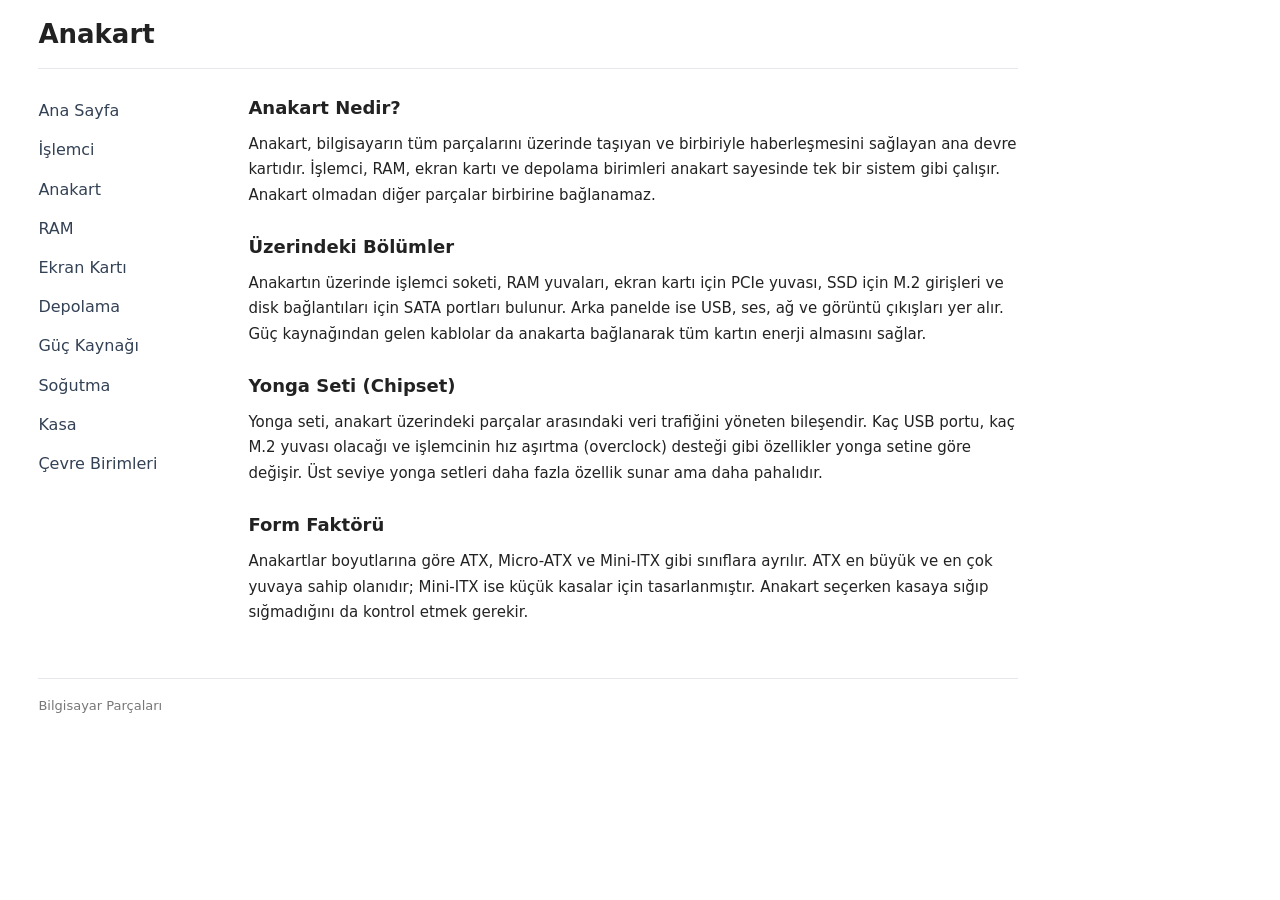
==== anakart.html @ 0f3b627b "Add files via upload" ====
<!DOCTYPE html>
<html lang="tr">
<head>
  <meta charset="UTF-8">
  <meta name="viewport" content="width=device-width, initial-scale=1.0">
  <title>Anakart Nedir?</title>
  <link rel="stylesheet" href="stil.css">
</head>
<body>
<div class="kasa">
  <div class="banner"><h1>Anakart</h1></div>
  <div class="orta">
    <div class="solkutu">
      <ul>
      <li><a href="index.html">Ana Sayfa</a></li>
      <li><a href="islemci.html">İşlemci</a></li>
      <li><a href="anakart.html" class="aktif">Anakart</a></li>
      <li><a href="ram.html">RAM</a></li>
      <li><a href="ekran-karti.html">Ekran Kartı</a></li>
      <li><a href="depolama.html">Depolama</a></li>
      <li><a href="guc-kaynagi.html">Güç Kaynağı</a></li>
      <li><a href="sogutma.html">Soğutma</a></li>
      <li><a href="kasa.html">Kasa</a></li>
      <li><a href="cevre-birimleri.html">Çevre Birimleri</a></li>
      </ul>
    </div>
    <div class="icerik">
      <h2>Anakart Nedir?</h2>
      <p>Anakart, bilgisayarın tüm parçalarını üzerinde taşıyan ve birbiriyle haberleşmesini sağlayan ana devre kartıdır. İşlemci, RAM, ekran kartı ve depolama birimleri anakart sayesinde tek bir sistem gibi çalışır. Anakart olmadan diğer parçalar birbirine bağlanamaz.</p>
      <h2>Üzerindeki Bölümler</h2>
      <p>Anakartın üzerinde işlemci soketi, RAM yuvaları, ekran kartı için PCIe yuvası, SSD için M.2 girişleri ve disk bağlantıları için SATA portları bulunur. Arka panelde ise USB, ses, ağ ve görüntü çıkışları yer alır. Güç kaynağından gelen kablolar da anakarta bağlanarak tüm kartın enerji almasını sağlar.</p>
      <h2>Yonga Seti (Chipset)</h2>
      <p>Yonga seti, anakart üzerindeki parçalar arasındaki veri trafiğini yöneten bileşendir. Kaç USB portu, kaç M.2 yuvası olacağı ve işlemcinin hız aşırtma (overclock) desteği gibi özellikler yonga setine göre değişir. Üst seviye yonga setleri daha fazla özellik sunar ama daha pahalıdır.</p>
      <h2>Form Faktörü</h2>
      <p>Anakartlar boyutlarına göre ATX, Micro-ATX ve Mini-ITX gibi sınıflara ayrılır. ATX en büyük ve en çok yuvaya sahip olanıdır; Mini-ITX ise küçük kasalar için tasarlanmıştır. Anakart seçerken kasaya sığıp sığmadığını da kontrol etmek gerekir.</p>
    </div>
  </div>
  <div class="footer">Bilgisayar Parçaları</div>
</div>
</body>
</html>
---- stil.css ----
* { box-sizing: border-box; margin: 0; padding: 0; }

body {
    font-family: system-ui, -apple-system, "Segoe UI", sans-serif;
    background: #fff;
    color: #222;
    line-height: 1.7;
}

.kasa { max-width: 1000px; margin: 0 auto 0 3vw; padding: 12px 20px 24px 0; }

.banner { border-bottom: 1px solid #e5e7eb; padding-bottom: 12px; margin-bottom: 24px; }
.banner h1 { font-size: 26px; font-weight: 600; }

.orta { display: flex; gap: 40px; align-items: flex-start; }

.solkutu { width: 170px; flex-shrink: 0; position: sticky; top: 12px; }
.solkutu ul { list-style: none; display: flex; flex-direction: column; gap: 4px; }
.solkutu a { display: block; padding: 4px 0; color: #334155; font-weight: 400; transition: color 0.2s; }
.solkutu a:hover { color: #1d4ed8; text-decoration: none; }

.icerik { flex: 1; font-size: 15px; }
.icerik h2 { font-size: 18px; font-weight: 600; margin: 24px 0 8px; }
.icerik h2:first-child { margin-top: 0; }
.icerik p { margin-bottom: 12px; }

a { color: #1d4ed8; text-decoration: none; }
a:hover { text-decoration: underline; }

.footer { margin-top: 40px; padding-top: 16px; border-top: 1px solid #e5e7eb; font-size: 13px; color: #777; }

@media (max-width: 700px) {
    .orta { flex-direction: column; gap: 20px; }
    .solkutu { width: 100%; position: static; }
    .solkutu ul { flex-direction: row; flex-wrap: wrap; }
}
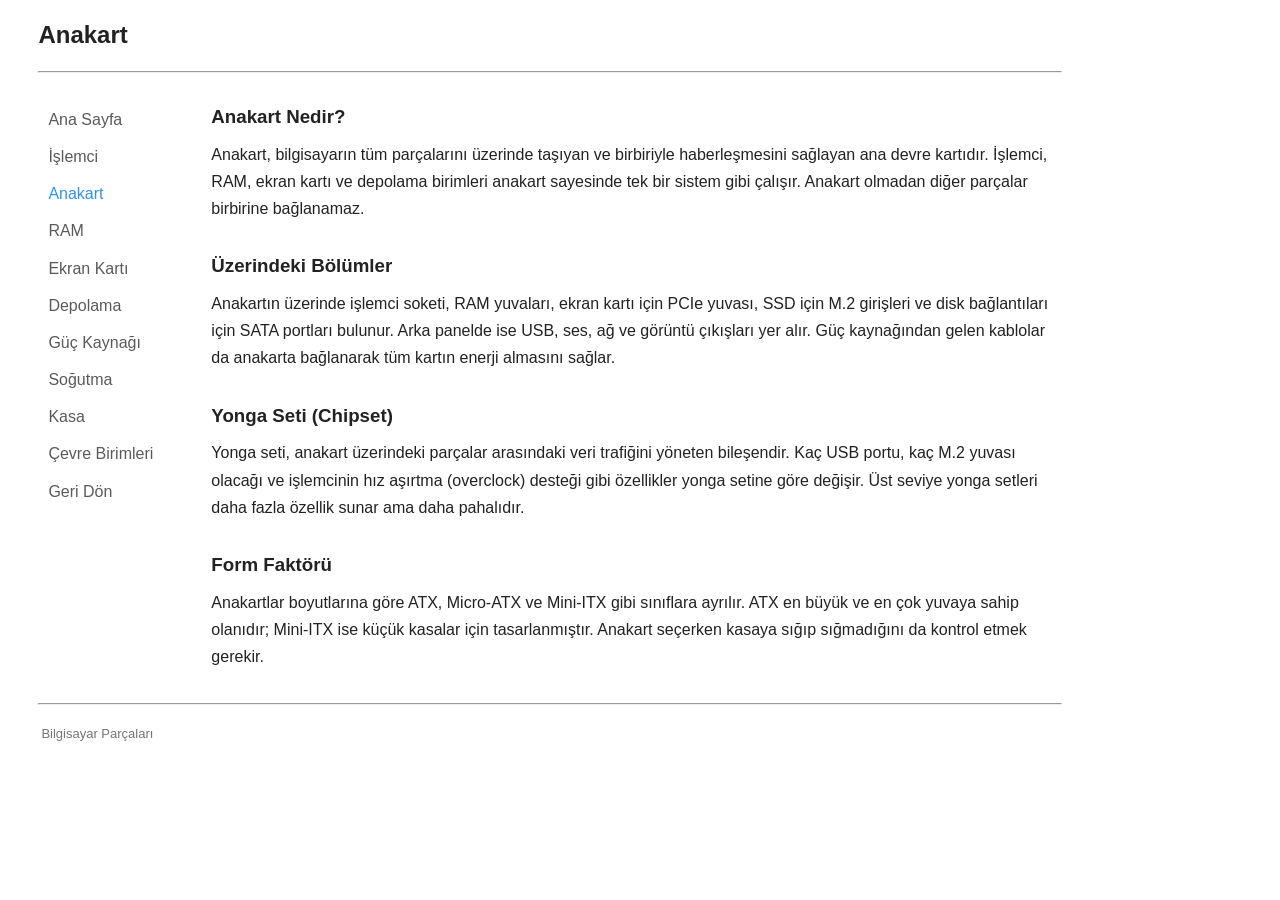
==== commit 804771b2: "Upload website files Co-authored-by: copilot-swe-agent[bot] <198982749+Copilot@users.noreply.github." ====
--- a/anakart.html
+++ b/anakart.html
@@ -1,41 +1,53 @@
 <!DOCTYPE html>
 <html lang="tr">
+
 <head>
-  <meta charset="UTF-8">
-  <meta name="viewport" content="width=device-width, initial-scale=1.0">
-  <title>Anakart Nedir?</title>
-  <link rel="stylesheet" href="stil.css">
+    <meta charset="UTF-8">
+    <meta name="viewport" content="width=device-width, initial-scale=1.0">
+    <title>Document</title>
+    <link rel="stylesheet" href="stil.css">
 </head>
+
 <body>
-<div class="kasa">
-  <div class="banner"><h1>Anakart</h1></div>
-  <div class="orta">
-    <div class="solkutu">
-      <ul>
-      <li><a href="index.html">Ana Sayfa</a></li>
-      <li><a href="islemci.html">İşlemci</a></li>
-      <li><a href="anakart.html" class="aktif">Anakart</a></li>
-      <li><a href="ram.html">RAM</a></li>
-      <li><a href="ekran-karti.html">Ekran Kartı</a></li>
-      <li><a href="depolama.html">Depolama</a></li>
-      <li><a href="guc-kaynagi.html">Güç Kaynağı</a></li>
-      <li><a href="sogutma.html">Soğutma</a></li>
-      <li><a href="kasa.html">Kasa</a></li>
-      <li><a href="cevre-birimleri.html">Çevre Birimleri</a></li>
-      </ul>
+    <div class="kutu">
+        <div class="ust">
+            <h2>Anakart</h2>
+        </div>
+        <div class="cizgi"><hr></div>
+        <div class="orta">
+            <div class="sol">
+                <ul>
+                <li><a href="kutu.html">Ana Sayfa</a></li>
+                <li><a href="islemci.html">İşlemci</a></li>
+                <li><a href="anakart.html" class="aktif">Anakart</a></li>
+                <li><a href="ram.html">RAM</a></li>
+                <li><a href="ekran-karti.html">Ekran Kartı</a></li>
+                <li><a href="depolama.html">Depolama</a></li>
+                <li><a href="guc-kaynagi.html">Güç Kaynağı</a></li>
+                <li><a href="sogutma.html">Soğutma</a></li>
+                <li><a href="kasa.html">Kasa</a></li>
+                <li><a href="cevre-birimleri.html">Çevre Birimleri</a></li>
+                <li><a href="index.html">Geri Dön</a></li>
+                </ul>
+            </div>
+            <div class="icerik">
+                <h3>Anakart Nedir?</h3>
+                <p>Anakart, bilgisayarın tüm parçalarını üzerinde taşıyan ve birbiriyle haberleşmesini sağlayan ana devre kartıdır. İşlemci, RAM, ekran kartı ve depolama birimleri anakart sayesinde tek bir sistem gibi çalışır. Anakart olmadan diğer parçalar birbirine bağlanamaz.</p>
+                <div class="bosluk"></div>
+                <h3>Üzerindeki Bölümler</h3>
+                <p>Anakartın üzerinde işlemci soketi, RAM yuvaları, ekran kartı için PCIe yuvası, SSD için M.2 girişleri ve disk bağlantıları için SATA portları bulunur. Arka panelde ise USB, ses, ağ ve görüntü çıkışları yer alır. Güç kaynağından gelen kablolar da anakarta bağlanarak tüm kartın enerji almasını sağlar.</p>
+                <div class="bosluk"></div>
+                <h3>Yonga Seti (Chipset)</h3>
+                <p>Yonga seti, anakart üzerindeki parçalar arasındaki veri trafiğini yöneten bileşendir. Kaç USB portu, kaç M.2 yuvası olacağı ve işlemcinin hız aşırtma (overclock) desteği gibi özellikler yonga setine göre değişir. Üst seviye yonga setleri daha fazla özellik sunar ama daha pahalıdır.</p>
+                <div class="bosluk"></div>
+                <h3>Form Faktörü</h3>
+                <p>Anakartlar boyutlarına göre ATX, Micro-ATX ve Mini-ITX gibi sınıflara ayrılır. ATX en büyük ve en çok yuvaya sahip olanıdır; Mini-ITX ise küçük kasalar için tasarlanmıştır. Anakart seçerken kasaya sığıp sığmadığını da kontrol etmek gerekir.</p>
+                <div class="bosluk"></div>
+            </div>
+        </div>
+        <div class="cizgi"><hr></div>
+        <div class="alt"><p>Bilgisayar Parçaları</p></div>
     </div>
-    <div class="icerik">
-      <h2>Anakart Nedir?</h2>
-      <p>Anakart, bilgisayarın tüm parçalarını üzerinde taşıyan ve birbiriyle haberleşmesini sağlayan ana devre kartıdır. İşlemci, RAM, ekran kartı ve depolama birimleri anakart sayesinde tek bir sistem gibi çalışır. Anakart olmadan diğer parçalar birbirine bağlanamaz.</p>
-      <h2>Üzerindeki Bölümler</h2>
-      <p>Anakartın üzerinde işlemci soketi, RAM yuvaları, ekran kartı için PCIe yuvası, SSD için M.2 girişleri ve disk bağlantıları için SATA portları bulunur. Arka panelde ise USB, ses, ağ ve görüntü çıkışları yer alır. Güç kaynağından gelen kablolar da anakarta bağlanarak tüm kartın enerji almasını sağlar.</p>
-      <h2>Yonga Seti (Chipset)</h2>
-      <p>Yonga seti, anakart üzerindeki parçalar arasındaki veri trafiğini yöneten bileşendir. Kaç USB portu, kaç M.2 yuvası olacağı ve işlemcinin hız aşırtma (overclock) desteği gibi özellikler yonga setine göre değişir. Üst seviye yonga setleri daha fazla özellik sunar ama daha pahalıdır.</p>
-      <h2>Form Faktörü</h2>
-      <p>Anakartlar boyutlarına göre ATX, Micro-ATX ve Mini-ITX gibi sınıflara ayrılır. ATX en büyük ve en çok yuvaya sahip olanıdır; Mini-ITX ise küçük kasalar için tasarlanmıştır. Anakart seçerken kasaya sığıp sığmadığını da kontrol etmek gerekir.</p>
-    </div>
-  </div>
-  <div class="footer">Bilgisayar Parçaları</div>
-</div>
 </body>
+
 </html>
--- a/stil.css
+++ b/stil.css
@@ -1,36 +1,117 @@
 * { box-sizing: border-box; margin: 0; padding: 0; }
 
+.kutu {
+     max-width: 80%;
+     max-height: 100%;
+     margin: 0 auto 0 3vw;   
+    background-color: #fff;
+}
+
+.ust {
+ 
+    background-color: #fff;
+  
+    
+}
+
+.ust h2 {
+    padding-top: 15px;
+    background-color: #fff;
+}
+
+.orta {
+    display: flex;
+    justify-content: center;
+    gap: 30px;
+    min-width: 70%;
+    max-height: 100%;
+    background-color: #fff;
+}
+
+.sol {
+    padding-left: 10px;
+    width: 170px;
+    background-color: #fff;
+}
+
+.icerik {
+    
+    max-height: 100%;
+    width: 100%;
+    background-color: #fff;
+}
+
+.alt {
+
+     height: 50px;
+    background-color: #fff;
+    font-size: 13px;
+    padding-left: 3px;
+    color: #777676;
+}
+
+a {
+    text-decoration: none;
+    color: #5a5a5a;
+    text-align: center;
+}
+ul {
+    padding-top: 15px;
+    padding-bottom: 15px;
+    list-style: none;
+    display: flex;
+    flex-direction: column;
+    
+    gap: 10px;
+}
+
+
 body {
-    font-family: system-ui, -apple-system, "Segoe UI", sans-serif;
+    font-family: sans-serif;
     background: #fff;
     color: #222;
     line-height: 1.7;
 }
+.cizgi {
+    padding-bottom: 20px;
+    padding-top: 15px;
+     height: 1px;
+     background-color: hsl(0, 0%, 100%);
+}
+hr {
+    color: #aaa9a9;
+}
+a:hover {
+    color: rgb(50, 145, 235);
+}
 
-.kasa { max-width: 1000px; margin: 0 auto 0 3vw; padding: 12px 20px 24px 0; }
+.aktif {
+    color: rgb(50, 145, 235);
+}
+.icerik h3 {
+  padding-top: 10px;
+}
+.icerik p {
+  
+    padding-top: 8px;
+}
+.kafes {
+    padding-bottom: 20px;
+}
+.kafes p{
+    padding-bottom: 0px;
+    
+}
 
-.banner { border-bottom: 1px solid #e5e7eb; padding-bottom: 12px; margin-bottom: 24px; }
-.banner h1 { font-size: 26px; font-weight: 600; }
+.kafes a{
+    padding-bottom: 0px;
+    color: rgb(7, 89, 167);
+}
 
-.orta { display: flex; gap: 40px; align-items: flex-start; }
+.kafes a:hover{
+    text-decoration: underline;
+}
 
-.solkutu { width: 170px; flex-shrink: 0; position: sticky; top: 12px; }
-.solkutu ul { list-style: none; display: flex; flex-direction: column; gap: 4px; }
-.solkutu a { display: block; padding: 4px 0; color: #334155; font-weight: 400; transition: color 0.2s; }
-.solkutu a:hover { color: #1d4ed8; text-decoration: none; }
-
-.icerik { flex: 1; font-size: 15px; }
-.icerik h2 { font-size: 18px; font-weight: 600; margin: 24px 0 8px; }
-.icerik h2:first-child { margin-top: 0; }
-.icerik p { margin-bottom: 12px; }
-
-a { color: #1d4ed8; text-decoration: none; }
-a:hover { text-decoration: underline; }
-
-.footer { margin-top: 40px; padding-top: 16px; border-top: 1px solid #e5e7eb; font-size: 13px; color: #777; }
-
-@media (max-width: 700px) {
-    .orta { flex-direction: column; gap: 20px; }
-    .solkutu { width: 100%; position: static; }
-    .solkutu ul { flex-direction: row; flex-wrap: wrap; }
-}
+.bosluk {
+    padding: 9px;
+}
